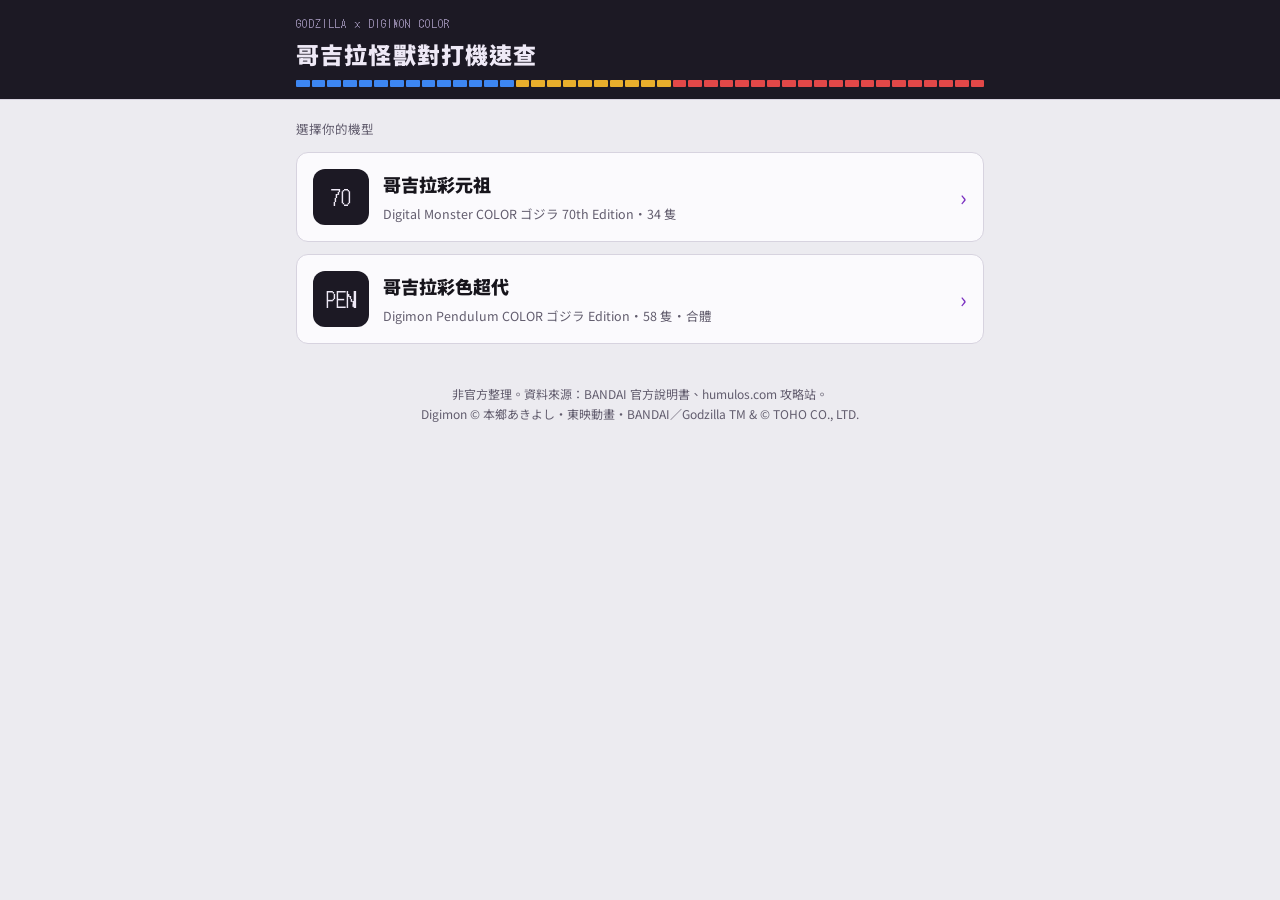
==== docs/index.html @ dd3facaa "feat: 完成哥吉拉怪獸對打機中文速查網站 - 新增選機型首頁，可切換哥吉拉彩元祖與彩色超代 - 兩台機型各有進化條件與進化試算、操作手順、G細胞換算、隨機遭遇、背景解鎖、關卡與命中率計算 - 彩色" ====
<!doctype html>
<html lang="zh-Hant">
<head>
<meta charset="utf-8">
<meta name="viewport" content="width=device-width,initial-scale=1,viewport-fit=cover">
<title>哥吉拉怪獸對打機速查</title>
<meta name="theme-color" content="#1C1924">
<link rel="manifest" href="manifest.webmanifest">
<link rel="icon" href="icon-192.png">
<link rel="apple-touch-icon" href="apple-touch-icon.png">
<meta name="apple-mobile-web-app-capable" content="yes">
<meta name="mobile-web-app-capable" content="yes">
<meta name="apple-mobile-web-app-title" content="哥吉拉速查">
<link rel="preconnect" href="https://fonts.googleapis.com">
<link rel="preconnect" href="https://fonts.gstatic.com" crossorigin>
<link rel="stylesheet" href="https://fonts.googleapis.com/css2?family=DotGothic16&family=Noto+Sans+TC:wght@400;700;900&display=swap">
<link rel="stylesheet" href="app.css">
<style>
.pick{display:grid;gap:12px;padding-block:18px 40px}
.dev{display:grid;grid-template-columns:56px 1fr auto;gap:4px 14px;align-items:center;background:var(--surface);border:1px solid var(--line);border-radius:12px;padding:16px;text-decoration:none;color:var(--ink)}
.dev:hover{border-color:var(--accent)}
.dev .ic{grid-row:1/3;width:56px;height:56px;border-radius:12px;background:var(--lcd);display:grid;place-items:center;font:20px var(--f-dot);color:var(--lcd-ink)}
.dev b{font-size:18px;font-weight:900}
.dev small{grid-column:2;color:var(--sub);font-size:12.5px}
.dev .go{grid-row:1/3;grid-column:3;color:var(--accent);font-size:22px}
.dev .gm{display:flex;gap:2px;height:5px;width:44px}
.dev .gm i{flex:1;border-radius:1px}
.last{font-size:12.5px;color:var(--sub);margin:0}
</style>
</head>
<body>
<header class="band">
  <div class="wrap band-in">
    <p class="mark">GODZILLA × DIGIMON COLOR</p>
    <h1>哥吉拉怪獸對打機速查</h1>
    <div class="gmeter" aria-hidden="true"><i class="b"></i><i class="b"></i><i class="b"></i><i class="b"></i><i class="b"></i><i class="b"></i><i class="b"></i><i class="b"></i><i class="b"></i><i class="b"></i><i class="b"></i><i class="b"></i><i class="b"></i><i class="b"></i><i class="y"></i><i class="y"></i><i class="y"></i><i class="y"></i><i class="y"></i><i class="y"></i><i class="y"></i><i class="y"></i><i class="y"></i><i class="y"></i><i class="r"></i><i class="r"></i><i class="r"></i><i class="r"></i><i class="r"></i><i class="r"></i><i class="r"></i><i class="r"></i><i class="r"></i><i class="r"></i><i class="r"></i><i class="r"></i><i class="r"></i><i class="r"></i><i class="r"></i><i class="r"></i><i class="r"></i><i class="r"></i><i class="r"></i><i class="r"></i></div>
  </div>
</header>
<main class="wrap pick">
  <p class="last" id="last">選擇你的機型</p>
  <a class="dev" href="dmgz.html" data-dev="gz70">
    <span class="ic">70</span>
    <b>哥吉拉彩元祖</b>
    <small>Digital Monster COLOR ゴジラ 70th Edition・34 隻</small>
    <span class="go" aria-hidden="true">›</span>
  </a>
  <a class="dev" href="pengz.html" data-dev="pengz">
    <span class="ic">PEN</span>
    <b>哥吉拉彩色超代</b>
    <small>Digimon Pendulum COLOR ゴジラ Edition・58 隻・合體</small>
    <span class="go" aria-hidden="true">›</span>
  </a>
  <footer>非官方整理。資料來源：BANDAI 官方說明書、humulos.com 攻略站。<br>Digimon © 本鄉あきよし・東映動畫・BANDAI／Godzilla TM &amp; © TOHO CO., LTD.</footer>
</main>
<script>
document.querySelectorAll('.dev').forEach(a => a.addEventListener('click', () => { try { localStorage.setItem('gzhub.last', a.getAttribute('href')); } catch (e) {} }));
try {
  const last = localStorage.getItem('gzhub.last');
  const a = last && document.querySelector('.dev[href="' + last + '"]');
  if (a) { document.getElementById('last').textContent = '上次使用：' + a.querySelector('b').textContent; a.style.borderColor = 'var(--accent)'; }
} catch (e) {}
if ('serviceWorker' in navigator && /^https?:$/.test(location.protocol) && !/claude\.ai|claudeusercontent/.test(location.hostname)) navigator.serviceWorker.register('sw.js').catch(() => {});
</script>
</body>
</html>
---- docs/app.css ----
/* 哥吉拉怪獸對打機速查：共用樣式 */
:root{
  --ground:#ECEBF0;--surface:#FBFAFD;--sunken:#E4E2EA;--ink:#17151C;--sub:#625D6E;--line:#D7D3DF;
  --accent:#7A2FC0;--accent-ink:#FFFFFF;--accent-soft:#EDE3F8;
  --lcd:#1C1924;--lcd-ink:#EEE9F6;--lcd-sub:#A99CC2;
  --gb:#1D63D1;--gb-soft:#DFEAFB;--gy:#8F5D00;--gy-soft:#FAEDCC;--gr:#C22A2A;--gr-soft:#FBE0E0;
  --ok:#15704A;--ok-soft:#DAF0E3;--warn:#9A4700;--warn-soft:#FBE8D0;--dim:#817B8D;--dim-soft:#E7E5EC;
  --m-b:#3D86F2;--m-y:#E8AE2C;--m-r:#E24848;
  --f-body:"Noto Sans TC",system-ui,-apple-system,"PingFang TC","Microsoft JhengHei",sans-serif;
  --f-dot:"DotGothic16","Noto Sans TC",ui-monospace,monospace;
  color-scheme:light;
}
@media (prefers-color-scheme:dark){:root:not([data-theme="light"]){
  --ground:#121016;--surface:#1B1821;--sunken:#0E0C12;--ink:#ECE8F2;--sub:#A49DB0;--line:#302A39;
  --accent:#B98AF2;--accent-ink:#130F19;--accent-soft:#2A2038;
  --lcd:#09080C;--lcd-ink:#EEE9F6;--lcd-sub:#9A8EB2;
  --gb:#7AB0FF;--gb-soft:#14233A;--gy:#F0B640;--gy-soft:#30260E;--gr:#FF7E7E;--gr-soft:#371A1D;
  --ok:#63D39A;--ok-soft:#13301F;--warn:#F4A650;--warn-soft:#33220F;--dim:#8F889B;--dim-soft:#25212C;
  color-scheme:dark;
}}
:root[data-theme="dark"]{
  --ground:#121016;--surface:#1B1821;--sunken:#0E0C12;--ink:#ECE8F2;--sub:#A49DB0;--line:#302A39;
  --accent:#B98AF2;--accent-ink:#130F19;--accent-soft:#2A2038;
  --lcd:#09080C;--lcd-ink:#EEE9F6;--lcd-sub:#9A8EB2;
  --gb:#7AB0FF;--gb-soft:#14233A;--gy:#F0B640;--gy-soft:#30260E;--gr:#FF7E7E;--gr-soft:#371A1D;
  --ok:#63D39A;--ok-soft:#13301F;--warn:#F4A650;--warn-soft:#33220F;--dim:#8F889B;--dim-soft:#25212C;
  color-scheme:dark;
}
*{box-sizing:border-box}
html{-webkit-text-size-adjust:100%}
body{margin:0;background:var(--ground);color:var(--ink);font:15px/1.7 var(--f-body)}
a{color:var(--accent);text-underline-offset:3px}
:focus-visible{outline:2px solid var(--accent);outline-offset:2px}
.wrap{max-width:720px;margin:0 auto;padding-inline:16px}

/* 液晶橫條 */
.band{background:var(--lcd);color:var(--lcd-ink);padding-block:calc(14px + env(safe-area-inset-top)) 12px;border-bottom:1px solid var(--line)}
.band-in{display:flex;flex-direction:column;gap:8px}
.mark{margin:0;font-family:var(--f-dot);font-size:11px;letter-spacing:.12em;color:var(--lcd-sub)}
.band h1{margin:0;font-size:23px;font-weight:900;letter-spacing:.05em;line-height:1.2;text-wrap:balance}
.gmeter{display:flex;gap:2px;height:7px;margin-top:4px}
.gmeter i{flex:1;border-radius:1px}
.gmeter i.b{background:var(--m-b)}.gmeter i.y{background:var(--m-y)}.gmeter i.r{background:var(--m-r)}
.gcap{display:flex;justify-content:space-between;font-size:11px;color:var(--lcd-sub);letter-spacing:.06em}

/* 搜尋與分頁 */
.top{position:sticky;top:0;z-index:20;background:var(--ground);border-bottom:1px solid var(--line);padding-top:10px}
.search{position:relative;margin:0 0 8px}
.search input{width:100%;font:16px var(--f-body);padding:10px 42px 10px 14px;border:1px solid var(--line);border-radius:10px;background:var(--surface);color:var(--ink);outline:none;-webkit-appearance:none}
.search input:focus{border-color:var(--accent)}
.search button{position:absolute;right:2px;top:50%;transform:translateY(-50%);border:0;background:none;color:var(--sub);font-size:22px;padding:4px 12px;line-height:1;cursor:pointer}
.tabs{display:flex;gap:4px;overflow-x:auto;padding-bottom:10px;scrollbar-width:none}
.tabs::-webkit-scrollbar{display:none}
.tabs button{flex:none;border:0;background:transparent;color:var(--sub);border-radius:8px;padding:6px 12px;font:600 14px var(--f-body);cursor:pointer}
.tabs button[aria-selected=true]{background:var(--accent);color:var(--accent-ink)}
body.searching .tabs button[aria-selected=true]{background:var(--sunken);color:var(--sub)}
main{padding-block:14px calc(48px + env(safe-area-inset-bottom))}
.ptitle{display:none;font-size:12.5px;color:var(--sub);margin:20px 0 8px;font-weight:700;letter-spacing:.1em}
body.searching .ptitle{display:block}

/* 區塊 */
.card{background:var(--surface);border:1px solid var(--line);border-radius:10px;padding:14px 16px;margin:0 0 10px}
details.card>summary{list-style:none;cursor:pointer;display:flex;align-items:baseline;flex-wrap:wrap;gap:2px 10px;font-weight:900;font-size:15.5px;margin:-14px -16px;padding:14px 40px 14px 16px;position:relative}
details.card>summary::-webkit-details-marker{display:none}
details.card>summary::after{content:"";position:absolute;right:18px;top:21px;width:7px;height:7px;border-right:2px solid var(--sub);border-bottom:2px solid var(--sub);transform:rotate(45deg);transition:transform .15s}
details.card[open]>summary::after{transform:rotate(-135deg);top:24px}
details.card[open]>summary{margin-bottom:6px}
.card h3{font-size:16px;font-weight:900;margin:0 0 8px;letter-spacing:.02em}
.card h4{font-size:12.5px;color:var(--sub);margin:14px 0 4px;font-weight:700;letter-spacing:.08em}
.card p{margin:6px 0}
.card ul,.card ol{margin:6px 0;padding-left:1.3em}
.card li{margin:3px 0}
.tool{border:1.5px solid var(--accent)}
.small{font-size:13px}
.sub{color:var(--sub)}
.hint{font-weight:400;font-size:12.5px;color:var(--sub)}
.key{display:inline-grid;place-items:center;min-width:1.8em;height:1.8em;padding:0 .4em;border-radius:999px;background:var(--lcd);color:var(--lcd-ink);font:12px/1 var(--f-dot);vertical-align:.08em}
.tw{overflow-x:auto;margin:6px 0}
table{border-collapse:collapse;font-size:13.5px;width:100%;font-variant-numeric:tabular-nums}
th,td{border-bottom:1px solid var(--line);padding:6px 6px;text-align:left;vertical-align:top;white-space:nowrap}
th{color:var(--sub);font-weight:700;font-size:12px;letter-spacing:.04em}
td.wrap-cell{white-space:normal}
.chip{display:inline-block;font-size:12.5px;line-height:1.55;padding:1px 8px;border-radius:5px;background:var(--accent-soft);color:var(--ink);margin:2px 4px 2px 0;white-space:nowrap}
.chip.gb{background:var(--gb-soft);color:var(--gb);font-weight:700}
.chip.gy{background:var(--gy-soft);color:var(--gy);font-weight:700}
.chip.gr{background:var(--gr-soft);color:var(--gr);font-weight:700}
.chip.cm{background:var(--warn-soft);color:var(--warn);font-weight:700}
.chip.frag{background:var(--gr);color:var(--surface);font-weight:700}
.chip.area{background:var(--ok-soft);color:var(--ok);font-weight:700}
.chip.dim{background:var(--dim-soft);color:var(--dim)}
.chip.bt{background:var(--accent-soft);color:var(--accent);font-weight:700}
.chip.rand{background:var(--gy);color:var(--surface);font-weight:700}
.chip.ok{background:var(--ok-soft);color:var(--ok)}

/* 怪獸 */
.filters{display:flex;gap:6px;flex-wrap:wrap;margin:18px 0 10px}
.filters button{border:1px solid var(--line);background:var(--surface);color:var(--ink);border-radius:999px;padding:3px 12px;font:13px var(--f-body);cursor:pointer}
.filters button.on{background:var(--ink);border-color:var(--ink);color:var(--surface);font-weight:700}
body.searching .filters{display:none}
body:not(.searching) .mon.off,body:not(.searching) .mon.off2{display:none}
.mon header{display:flex;flex-wrap:wrap;align-items:baseline;gap:2px 8px}
.mon h3{margin:0;font-size:17px}
.mon .en{font-size:12px;color:var(--sub)}
.badges{margin-left:auto;display:flex;gap:4px}
.badge{font-size:11.5px;padding:0 7px;border-radius:5px;border:1px solid var(--line);color:var(--sub);white-space:nowrap}
.a-Vaccine{color:var(--gb);border-color:currentColor}
.a-Virus{color:var(--gr);border-color:currentColor}
.a-Data{color:var(--ok);border-color:currentColor}
.stats{font-size:12.5px;color:var(--sub);margin:4px 0 2px}
.stats b{font-weight:700;font-size:13.5px;color:var(--ink);font-variant-numeric:tabular-nums}
.stats i{font-style:normal;margin:0 5px;opacity:.5}
.route{display:grid;grid-template-columns:minmax(0,7.5em) 1fr;gap:2px 12px;padding:8px 0;border-top:1px dashed var(--line)}
.route:first-of-type{border-top:0}
.route .who{font-weight:700;font-size:14px;line-height:1.35;padding-top:2px}
.route .who small{display:block;font-weight:400;font-size:11.5px;color:var(--sub)}
.or{font-size:11.5px;color:var(--sub);margin:1px 0}
.opt{line-height:1.3}
.flash{animation:flash 1.4s ease-out}
@keyframes flash{0%,40%{box-shadow:0 0 0 3px var(--accent)}100%{box-shadow:0 0 0 0 transparent}}
@media (prefers-reduced-motion:reduce){.flash{animation:none;box-shadow:0 0 0 2px var(--accent)}details.card>summary::after{transition:none}}

/* 工具 */
.form{display:grid;grid-template-columns:repeat(auto-fit,minmax(140px,1fr));gap:10px 12px;margin:10px 0}
.form label{display:flex;flex-direction:column;font-size:12.5px;color:var(--sub);gap:3px}
.form label.chk{flex-direction:row;align-items:center;gap:8px;font-size:14px;color:var(--ink)}
.form label.full{grid-column:1/-1}
select,input[type=number]{font:16px var(--f-body);padding:7px 9px;border:1px solid var(--line);border-radius:8px;background:var(--ground);color:var(--ink);width:100%}
input[type=checkbox]{width:18px;height:18px;accent-color:var(--accent)}
.res{display:flex;gap:10px;align-items:flex-start;padding:8px 12px;border-radius:8px;margin:6px 0}
.res.yes{background:var(--ok-soft)}
.res.no{background:var(--dim-soft)}
.res .mk{font-weight:900;font-size:16px;line-height:1.45}
.res.yes .mk{color:var(--ok)}
.res.no .mk{color:var(--dim)}
.res a{font-weight:700;text-decoration:none}
.warn{background:var(--warn-soft);color:var(--warn);border-radius:8px;padding:8px 12px;font-size:13.5px}
.note{background:var(--sunken);border-radius:8px;padding:8px 12px;font-size:13px;color:var(--sub)}
.times{display:flex;flex-wrap:wrap;gap:6px;margin:4px 0}
.time{font-weight:600;font-variant-numeric:tabular-nums;letter-spacing:.03em;border:1px solid var(--line);border-radius:6px;padding:2px 10px;font-size:14.5px}
.time.next{border-color:var(--accent);background:var(--accent-soft);color:var(--accent)}
.time.past{opacity:.45}
ol.opp{columns:2;column-gap:18px;font-size:13.5px}
ol.opp li.none{color:var(--dim)}
.big{font-size:26px;font-weight:700;line-height:1.25;letter-spacing:.01em;font-variant-numeric:tabular-nums}
.kpis{display:grid;grid-template-columns:repeat(auto-fit,minmax(120px,1fr));gap:8px;margin:8px 0}
.kpi{background:var(--sunken);border-radius:8px;padding:8px 12px}
.kpi span{font-size:12px;color:var(--sub)}
.bg-list .card{display:grid;grid-template-columns:1fr auto;gap:2px 10px;align-items:baseline}
.bg-list .card b{font-size:15px}
.bg-list .card .cond{grid-column:1/-1;font-size:13.5px;color:var(--sub)}
.gview{background:var(--sunken);border-radius:8px;padding:10px 12px;margin:8px 0}
.gbar{display:flex;gap:2px;height:14px;margin:0 0 8px}
.gbar i{flex:1;border-radius:2px;background:var(--line)}
.gbar i.b{background:var(--m-b)}.gbar i.y{background:var(--m-y)}.gbar i.r{background:var(--m-r)}
.gnums{display:flex;flex-wrap:wrap;gap:4px 18px;font-size:13px;color:var(--sub);align-items:baseline}
.gnums b{font-weight:700;font-size:17px;color:var(--ink);font-variant-numeric:tabular-nums;margin:0 2px 0 4px}
.gnums .gpts b{color:var(--accent);font-size:19px;letter-spacing:.02em}
/* 圖鑑圖片 */
.mhead{display:grid;grid-template-columns:76px minmax(0,1fr);gap:12px;align-items:start}
.ph{display:grid;place-items:center;width:76px;height:76px;max-width:100%;padding:0;border-radius:8px;border:1.5px dashed var(--line);background:var(--sunken);color:var(--sub);font:600 11.5px/1.3 var(--f-body);cursor:pointer;overflow:hidden;text-align:center}
.ph:hover{border-color:var(--accent);color:var(--accent)}
.ph .plus{display:block;font-size:20px;line-height:1.1;font-weight:400}
.ph.has{border:1px solid var(--line);background:var(--lcd)}
.ph img{display:block;width:100%;height:100%;object-fit:contain}
.dex-bar{height:8px;border-radius:4px;background:var(--sunken);overflow:hidden;margin:6px 0 10px}
.dex-bar span{display:block;height:100%;background:var(--accent);transition:width .3s}
.dex-grid{display:grid;grid-template-columns:repeat(auto-fill,minmax(70px,1fr));gap:12px 8px;margin-top:10px}
.dex-tile{display:flex;flex-direction:column;align-items:center;gap:2px;min-width:0}
.dex-tile .ph{width:100%;height:auto;aspect-ratio:1}
.dex-tile .ph .lbl{display:none}
.dex-tile .no{font-size:10.5px;color:var(--dim);font-variant-numeric:tabular-nums;margin-top:2px}
.dex-tile .nm{font-size:11.5px;line-height:1.3;text-align:center;overflow-wrap:anywhere}
.dex-tile .nm a{color:var(--ink);text-decoration:none}
dialog#phView{border:0;border-radius:12px;padding:0;background:var(--surface);color:var(--ink);width:min(92vw,420px);max-width:calc(100% - 32px)}
dialog#phView::backdrop{background:rgba(10,8,14,.72)}
.pv-img{background:var(--lcd);display:grid;place-items:center;aspect-ratio:1;max-width:100%}
.pv-img img{max-width:100%;max-height:100%;object-fit:contain}
.pv-body{padding:12px 16px 16px}
.pv-body h3{margin:0 0 10px;font-size:17px;font-weight:900}
.pv-actions{display:flex;flex-wrap:wrap;gap:8px}
.btn{border:1px solid var(--line);background:var(--surface);color:var(--ink);border-radius:8px;padding:7px 14px;font:600 14px var(--f-body);cursor:pointer}
.btn.pri{background:var(--accent);border-color:var(--accent);color:var(--accent-ink)}
.btn.danger{color:var(--gr);border-color:var(--gr)}
#toast{position:fixed;left:50%;bottom:calc(20px + env(safe-area-inset-bottom));transform:translateX(-50%);background:var(--ink);color:var(--surface);padding:8px 14px;border-radius:8px;font-size:13.5px;z-index:50;max-width:calc(100% - 32px)}
#noresult{text-align:center;color:var(--sub);padding:30px 0}
footer{font-size:12px;color:var(--sub);text-align:center;margin-top:28px;line-height:1.7}
@media (max-width:420px){ol.opp{columns:1}.route{grid-template-columns:1fr}}

/* 機型切換 */
.devsw{display:flex;gap:4px;flex-wrap:wrap;margin:0 0 2px}
.devsw a{font-size:12.5px;padding:2px 11px;border-radius:999px;color:var(--lcd-sub);text-decoration:none;border:1px solid transparent}
.devsw a:hover{color:var(--lcd-ink)}
.devsw a[aria-current=page]{color:var(--lcd-ink);border-color:var(--lcd-sub);font-weight:700}

/* 合體 */
.chip.jog{background:var(--accent);color:var(--accent-ink);font-weight:700}
a.chip.jogp{background:var(--accent-soft);color:var(--accent);text-decoration:none;font-weight:600}
.jtw{max-height:72vh;overflow:auto;border:1px solid var(--line);border-radius:8px}
table.jt{border-collapse:separate;border-spacing:0;width:max-content;font-size:11px}
table.jt th,table.jt td{white-space:normal;padding:4px 3px;border-bottom:1px solid var(--line);border-right:1px solid var(--line);vertical-align:middle;text-align:center;width:70px;min-width:70px;max-width:70px}
table.jt thead th{position:sticky;top:0;background:var(--surface);z-index:2;font-weight:400;color:var(--ink)}
table.jt tbody th{position:sticky;left:0;background:var(--surface);z-index:1;font-weight:400}
table.jt th.corner{left:0;z-index:3;font-size:10.5px;color:var(--sub);font-weight:700}
table.jt td a{display:block;text-decoration:none;border-radius:4px}
table.jt td a:hover{background:var(--accent-soft)}
.jc{display:flex;flex-direction:column;align-items:center;gap:2px;line-height:1.25;color:var(--ink);overflow-wrap:anywhere}
.jc img{width:40px;height:40px;object-fit:contain;background:var(--lcd);border-radius:4px}
.jany{font-size:10.5px;color:var(--sub)}
.jq-res{display:flex;gap:14px;align-items:center;background:var(--ok-soft);border-radius:8px;padding:10px 14px;margin:8px 0}
.jq-res .jc img{width:60px;height:60px}
.jq-res .jc .jn{display:none}
.jq-name{font-size:19px;font-weight:900;text-decoration:none}
ul.jq-all{columns:2;column-gap:18px;font-size:13px;padding-left:1.1em}
ul.jq-all li:empty{display:none}
@media (max-width:420px){ul.jq-all{columns:1}}

/* 關卡攻擊模式 */
.pat{display:inline-flex;gap:2px;align-items:center}
.pat i{display:inline-block;width:7px;height:11px;border-radius:1px;background:var(--sub)}
.pat i.p2{width:14px;background:var(--gr)}
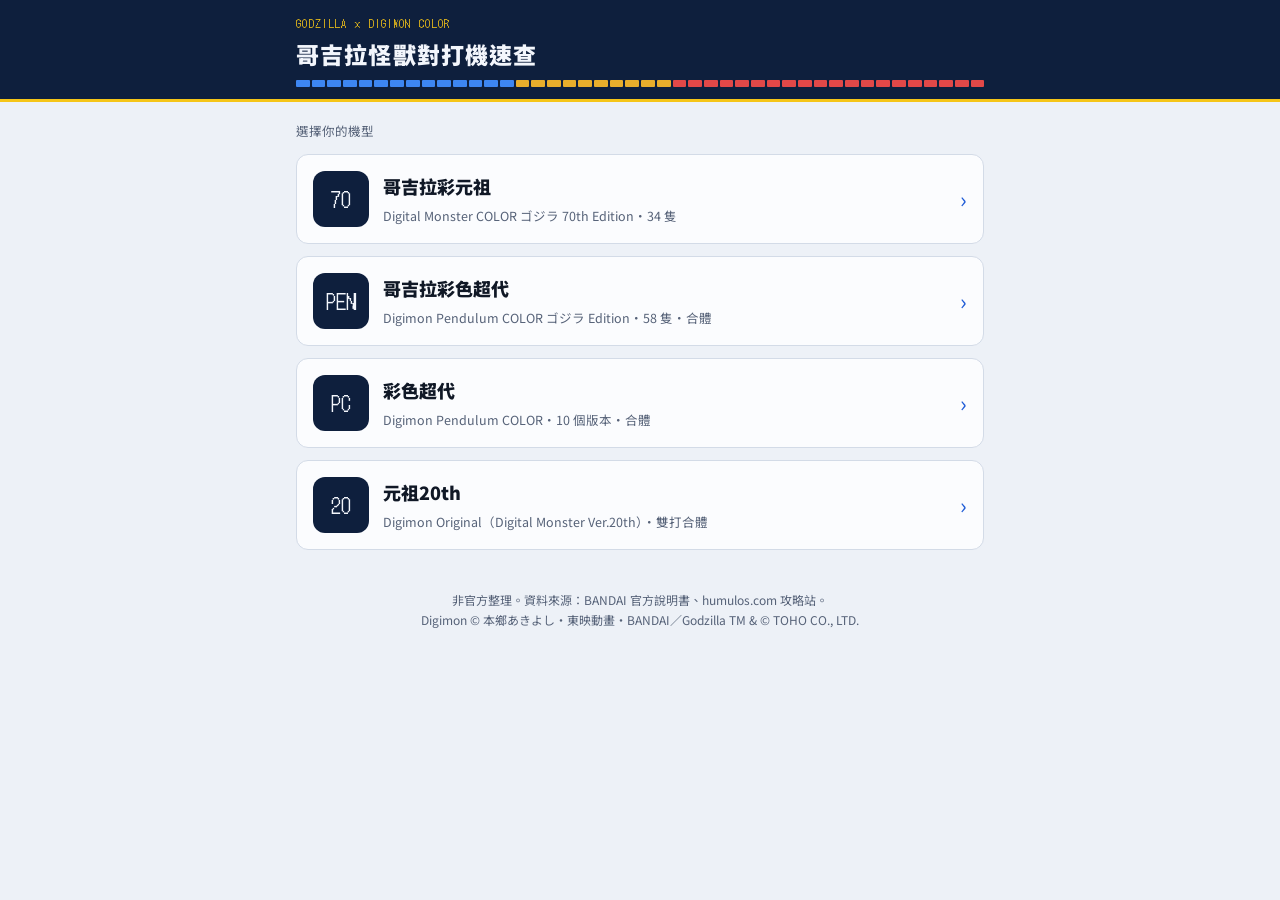
==== commit 7f27bde9: "feat: 新增彩色超代、元祖20th 速查並改為藍黃配色 - 新增彩色超代頁面，支援 10 個版本切換、依屬性合體速查、各版本關卡 - 新增元祖20th 頁面，含蛋篩選、訓練／過食進化試算、雙打合體" ====
--- a/docs/index.html
+++ b/docs/index.html
@@ -4,13 +4,13 @@
 <meta charset="utf-8">
 <meta name="viewport" content="width=device-width,initial-scale=1,viewport-fit=cover">
 <title>哥吉拉怪獸對打機速查</title>
-<meta name="theme-color" content="#1C1924">
+<meta name="theme-color" content="#0E1F3D">
 <link rel="manifest" href="manifest.webmanifest">
 <link rel="icon" href="icon-192.png">
 <link rel="apple-touch-icon" href="apple-touch-icon.png">
 <meta name="apple-mobile-web-app-capable" content="yes">
 <meta name="mobile-web-app-capable" content="yes">
-<meta name="apple-mobile-web-app-title" content="哥吉拉速查">
+<meta name="apple-mobile-web-app-title" content="Digivice">
 <link rel="preconnect" href="https://fonts.googleapis.com">
 <link rel="preconnect" href="https://fonts.gstatic.com" crossorigin>
 <link rel="stylesheet" href="https://fonts.googleapis.com/css2?family=DotGothic16&family=Noto+Sans+TC:wght@400;700;900&display=swap">
@@ -50,6 +50,18 @@
     <small>Digimon Pendulum COLOR ゴジラ Edition・58 隻・合體</small>
     <span class="go" aria-hidden="true">›</span>
   </a>
+  <a class="dev" href="penc.html" data-dev="penc">
+    <span class="ic">PC</span>
+    <b>彩色超代</b>
+    <small>Digimon Pendulum COLOR・10 個版本・合體</small>
+    <span class="go" aria-hidden="true">›</span>
+  </a>
+  <a class="dev" href="dm20.html" data-dev="dm20">
+    <span class="ic">20</span>
+    <b>元祖20th</b>
+    <small>Digimon Original（Digital Monster Ver.20th）・雙打合體</small>
+    <span class="go" aria-hidden="true">›</span>
+  </a>
   <footer>非官方整理。資料來源：BANDAI 官方說明書、humulos.com 攻略站。<br>Digimon © 本鄉あきよし・東映動畫・BANDAI／Godzilla TM &amp; © TOHO CO., LTD.</footer>
 </main>
 <script>
--- a/docs/app.css
+++ b/docs/app.css
@@ -1,8 +1,9 @@
 /* 哥吉拉怪獸對打機速查：共用樣式 */
 :root{
-  --ground:#ECEBF0;--surface:#FBFAFD;--sunken:#E4E2EA;--ink:#17151C;--sub:#625D6E;--line:#D7D3DF;
-  --accent:#7A2FC0;--accent-ink:#FFFFFF;--accent-soft:#EDE3F8;
-  --lcd:#1C1924;--lcd-ink:#EEE9F6;--lcd-sub:#A99CC2;
+  --ground:#EDF1F7;--surface:#FBFCFE;--sunken:#E2E8F1;--ink:#101826;--sub:#566278;--line:#D3DBE7;
+  --accent:#1E5BD6;--accent-ink:#FFFFFF;--accent-soft:#E1EAFB;
+  --hi:#F5C518;--hi-ink:#0E1F3D;
+  --lcd:#0E1F3D;--lcd-ink:#F3F6FC;--lcd-sub:#F5C518;
   --gb:#1D63D1;--gb-soft:#DFEAFB;--gy:#8F5D00;--gy-soft:#FAEDCC;--gr:#C22A2A;--gr-soft:#FBE0E0;
   --ok:#15704A;--ok-soft:#DAF0E3;--warn:#9A4700;--warn-soft:#FBE8D0;--dim:#817B8D;--dim-soft:#E7E5EC;
   --m-b:#3D86F2;--m-y:#E8AE2C;--m-r:#E24848;
@@ -11,22 +12,25 @@
   color-scheme:light;
 }
 @media (prefers-color-scheme:dark){:root:not([data-theme="light"]){
-  --ground:#121016;--surface:#1B1821;--sunken:#0E0C12;--ink:#ECE8F2;--sub:#A49DB0;--line:#302A39;
-  --accent:#B98AF2;--accent-ink:#130F19;--accent-soft:#2A2038;
-  --lcd:#09080C;--lcd-ink:#EEE9F6;--lcd-sub:#9A8EB2;
+  --ground:#0B111C;--surface:#131B2A;--sunken:#080C14;--ink:#E8EEF8;--sub:#98A4B8;--line:#243148;
+  --accent:#6EA2FF;--accent-ink:#0B111C;--accent-soft:#16264A;
+  --hi:#F5C518;--hi-ink:#0B111C;
+  --lcd:#060B16;--lcd-ink:#F3F6FC;--lcd-sub:#F5C518;
   --gb:#7AB0FF;--gb-soft:#14233A;--gy:#F0B640;--gy-soft:#30260E;--gr:#FF7E7E;--gr-soft:#371A1D;
   --ok:#63D39A;--ok-soft:#13301F;--warn:#F4A650;--warn-soft:#33220F;--dim:#8F889B;--dim-soft:#25212C;
   color-scheme:dark;
 }}
 :root[data-theme="dark"]{
-  --ground:#121016;--surface:#1B1821;--sunken:#0E0C12;--ink:#ECE8F2;--sub:#A49DB0;--line:#302A39;
-  --accent:#B98AF2;--accent-ink:#130F19;--accent-soft:#2A2038;
-  --lcd:#09080C;--lcd-ink:#EEE9F6;--lcd-sub:#9A8EB2;
+  --ground:#0B111C;--surface:#131B2A;--sunken:#080C14;--ink:#E8EEF8;--sub:#98A4B8;--line:#243148;
+  --accent:#6EA2FF;--accent-ink:#0B111C;--accent-soft:#16264A;
+  --hi:#F5C518;--hi-ink:#0B111C;
+  --lcd:#060B16;--lcd-ink:#F3F6FC;--lcd-sub:#F5C518;
   --gb:#7AB0FF;--gb-soft:#14233A;--gy:#F0B640;--gy-soft:#30260E;--gr:#FF7E7E;--gr-soft:#371A1D;
   --ok:#63D39A;--ok-soft:#13301F;--warn:#F4A650;--warn-soft:#33220F;--dim:#8F889B;--dim-soft:#25212C;
   color-scheme:dark;
 }
 *{box-sizing:border-box}
+[hidden]{display:none!important}
 html{-webkit-text-size-adjust:100%}
 body{margin:0;background:var(--ground);color:var(--ink);font:15px/1.7 var(--f-body)}
 a{color:var(--accent);text-underline-offset:3px}
@@ -34,7 +38,7 @@
 .wrap{max-width:720px;margin:0 auto;padding-inline:16px}
 
 /* 液晶橫條 */
-.band{background:var(--lcd);color:var(--lcd-ink);padding-block:calc(14px + env(safe-area-inset-top)) 12px;border-bottom:1px solid var(--line)}
+.band{background:var(--lcd);color:var(--lcd-ink);padding-block:calc(14px + env(safe-area-inset-top)) 12px;border-bottom:3px solid var(--hi)}
 .band-in{display:flex;flex-direction:column;gap:8px}
 .mark{margin:0;font-family:var(--f-dot);font-size:11px;letter-spacing:.12em;color:var(--lcd-sub)}
 .band h1{margin:0;font-size:23px;font-weight:900;letter-spacing:.05em;line-height:1.2;text-wrap:balance}
@@ -52,7 +56,7 @@
 .tabs{display:flex;gap:4px;overflow-x:auto;padding-bottom:10px;scrollbar-width:none}
 .tabs::-webkit-scrollbar{display:none}
 .tabs button{flex:none;border:0;background:transparent;color:var(--sub);border-radius:8px;padding:6px 12px;font:600 14px var(--f-body);cursor:pointer}
-.tabs button[aria-selected=true]{background:var(--accent);color:var(--accent-ink)}
+.tabs button[aria-selected=true]{background:var(--hi);color:var(--hi-ink)}
 body.searching .tabs button[aria-selected=true]{background:var(--sunken);color:var(--sub)}
 main{padding-block:14px calc(48px + env(safe-area-inset-bottom))}
 .ptitle{display:none;font-size:12.5px;color:var(--sub);margin:20px 0 8px;font-weight:700;letter-spacing:.1em}
@@ -97,7 +101,7 @@
 .filters button{border:1px solid var(--line);background:var(--surface);color:var(--ink);border-radius:999px;padding:3px 12px;font:13px var(--f-body);cursor:pointer}
 .filters button.on{background:var(--ink);border-color:var(--ink);color:var(--surface);font-weight:700}
 body.searching .filters{display:none}
-body:not(.searching) .mon.off,body:not(.searching) .mon.off2{display:none}
+body:not(.searching) .mon.off,body:not(.searching) .mon.off2,body:not(.searching) .mon.off3{display:none}
 .mon header{display:flex;flex-wrap:wrap;align-items:baseline;gap:2px 8px}
 .mon h3{margin:0;font-size:17px}
 .mon .en{font-size:12px;color:var(--sub)}
@@ -218,3 +222,12 @@
 .pat{display:inline-flex;gap:2px;align-items:center}
 .pat i{display:inline-block;width:7px;height:11px;border-radius:1px;background:var(--sub)}
 .pat i.p2{width:14px;background:var(--gr)}
+
+/* 彩色超代：版本 */
+.offv{display:none!important}
+.verbar{display:flex;align-items:center;gap:10px;margin:0 0 8px}
+.verbar label{font-size:12.5px;color:var(--sub);font-weight:700;white-space:nowrap}
+.verbar select{flex:1;min-width:0;font-size:15px;padding:6px 8px;background:var(--surface);font-weight:700}
+table.jt3 th,table.jt3 td{width:auto;min-width:88px;max-width:none}
+table.jt3 td a{margin:2px 0}
+.jattr{display:inline-block;margin-top:2px;font-size:10px;padding:0 5px;border:1px solid currentColor;border-radius:4px}
